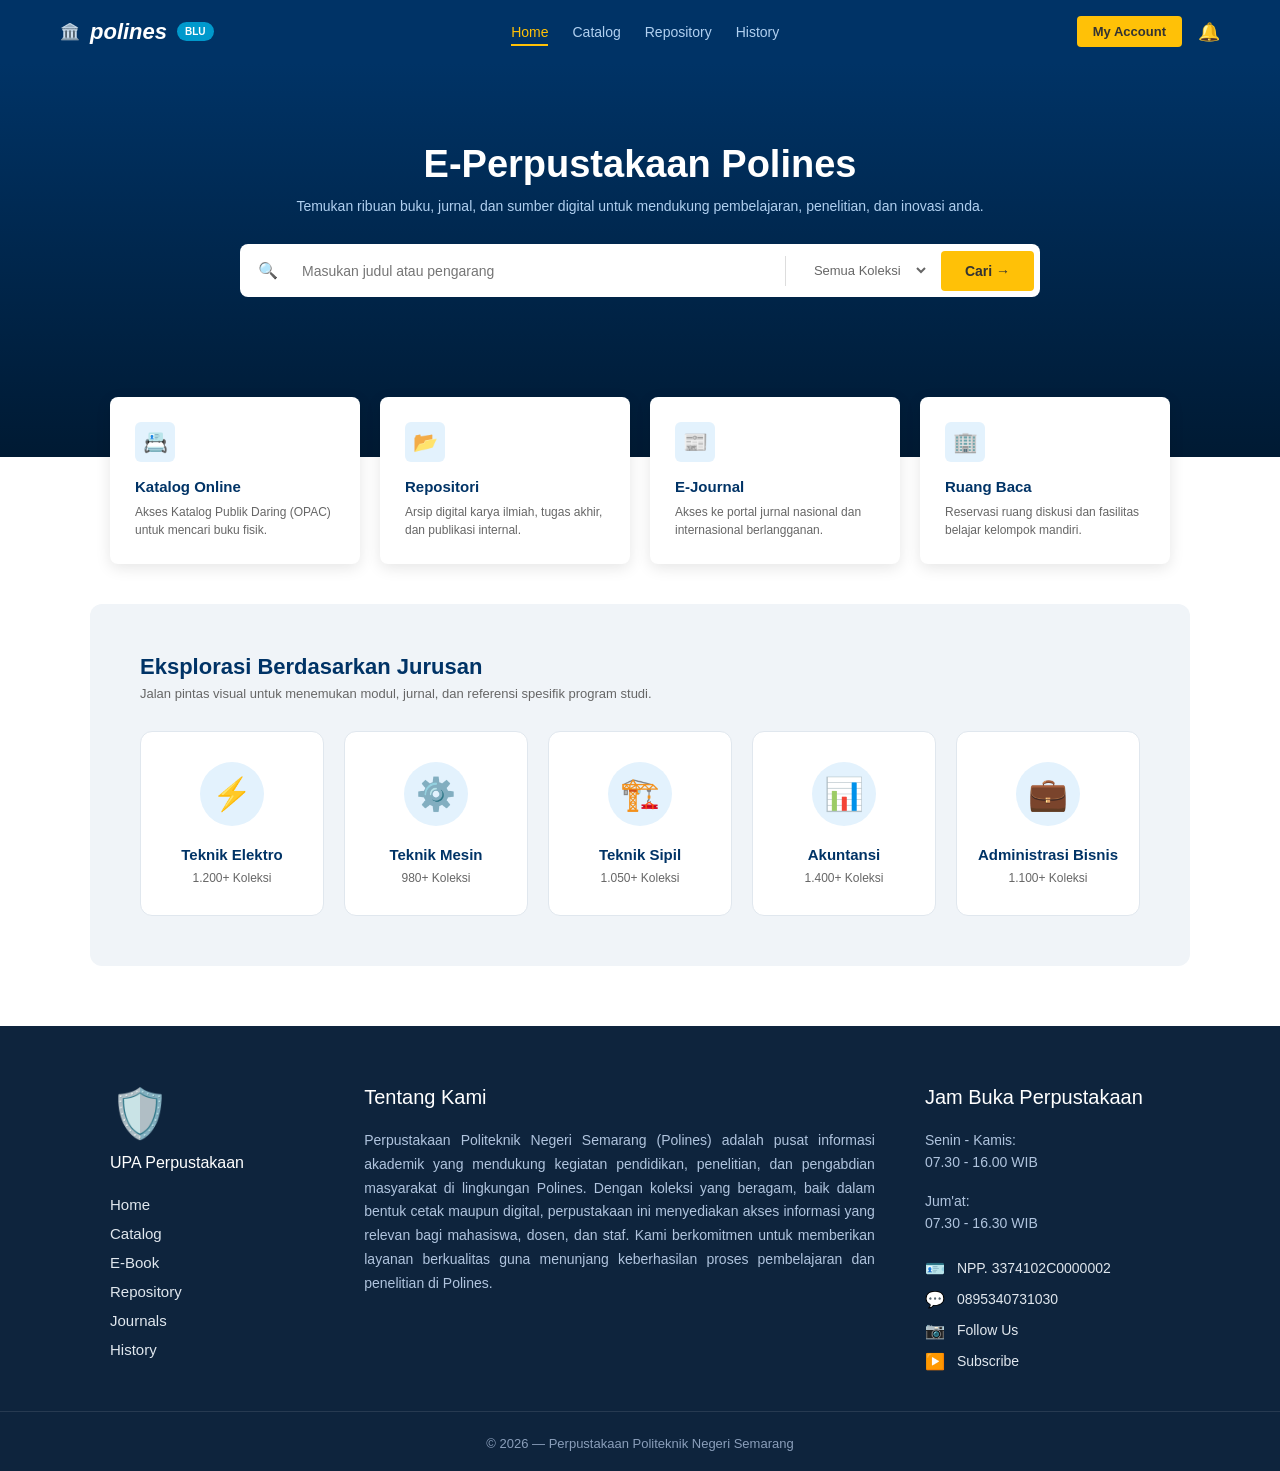
==== index.html @ 55553eca "button repo" ====
<!DOCTYPE html>
<html lang="id">
<head>
    <meta charset="UTF-8">
    <meta name="viewport" content="width=device-width, initial-scale=1.0">
    <title>E-Perpustakaan Polines</title>
    <link rel="stylesheet" href="style.css">
    <link rel="stylesheet" href="https://cdn.jsdelivr.net/npm/bootstrap-icons@1.11.3/font/bootstrap-icons.min.css">
</head>
<body>

    <nav class="navbar">
        <div class="nav-container">
            <div class="logo">
                <div class="logo-placeholder">🏛️</div>
                <h2>polines</h2>
                <span class="badge-blu">BLU</span>
            </div>
            <ul class="nav-links">
                <li><a href="index.html" class="active">Home</a></li>
                <li><a href="catalog.html">Catalog</a></li>
                <li><a href="repository.html">Repository</a></li>
                <li><a href="history.html">History</a></li>
            </ul>
            <div class="nav-actions">
                <a href="#" class="btn-yellow">My Account</a>
                <span class="icon-bell">🔔</span>
            </div>
        </div>
    </nav>

    <header class="hero">
        <div class="hero-content">
            <h1>E-Perpustakaan Polines</h1>
            <p>Temukan ribuan buku, jurnal, dan sumber digital untuk mendukung pembelajaran, penelitian, dan inovasi anda.</p>
            
            <div class="search-wrapper">
                <div class="search-box">
                    <span class="icon-search">🔍</span>
                    <input type="text" placeholder="Masukan judul atau pengarang">
                    <div class="divider"></div>
                    <select class="dropdown-category">
                        <option>Semua Koleksi</option>
                    </select>
                    <button class="btn-search-main">Cari →</button>
                </div>
            </div>
        </div>
    </header>

    <section class="features container">
        <div class="feature-card">
            <div class="icon-box">📇</div>
            <h3>Katalog Online</h3>
            <p>Akses Katalog Publik Daring (OPAC) untuk mencari buku fisik.</p>
        </div>
        <div class="feature-card">
            <div class="icon-box">📂</div>
            <h3>Repositori</h3>
            <p>Arsip digital karya ilmiah, tugas akhir, dan publikasi internal.</p>
        </div>
        <div class="feature-card">
            <div class="icon-box">📰</div>
            <h3>E-Journal</h3>
            <p>Akses ke portal jurnal nasional dan internasional berlangganan.</p>
        </div>
        <div class="feature-card">
            <div class="icon-box">🏢</div>
            <h3>Ruang Baca</h3>
            <p>Reservasi ruang diskusi dan fasilitas belajar kelompok mandiri.</p>
        </div>
    </section>

    <section class="category-section container">
        <div class="category-header">
            <h2>Eksplorasi Berdasarkan Jurusan</h2>
            <p>Jalan pintas visual untuk menemukan modul, jurnal, dan referensi spesifik program studi.</p>
        </div>

        <div class="category-grid">
            <a href="#" class="category-card elektro-card">
                <div class="cat-icon">⚡</div>
                <h3>Teknik Elektro</h3>
                <p>1.200+ Koleksi</p>
            </a>
            
            <a href="#" class="category-card">
                <div class="cat-icon">⚙️</div>
                <h3>Teknik Mesin</h3>
                <p>980+ Koleksi</p>
            </a>
            
            <a href="#" class="category-card">
                <div class="cat-icon">🏗️</div>
                <h3>Teknik Sipil</h3>
                <p>1.050+ Koleksi</p>
            </a>
            
            <a href="#" class="category-card">
                <div class="cat-icon">📊</div>
                <h3>Akuntansi</h3>
                <p>1.400+ Koleksi</p>
            </a>
            
            <a href="#" class="category-card">
                <div class="cat-icon">💼</div>
                <h3>Administrasi Bisnis</h3>
                <p>1.100+ Koleksi</p>
            </a>
        </div>
    </section>

    <footer class="main-footer">
        <div class="footer-container">
            
            <div class="footer-col brand-col">
                <div class="footer-logo">
                    <span class="icon-logo" style="font-size: 48px;">🛡️</span> 
                </div>
                <h3>UPA Perpustakaan</h3>
                <ul class="footer-links">
                    <li><a href="#">Home</a></li>
                    <li><a href="#">Catalog</a></li>
                    <li><a href="#">E-Book</a></li>
                    <li><a href="#">Repository</a></li>
                    <li><a href="#">Journals</a></li>
                    <li><a href="#">History</a></li>
                </ul>
            </div>

            <div class="footer-col about-col">
                <h3>Tentang Kami</h3>
                <p>Perpustakaan Politeknik Negeri Semarang (Polines) adalah pusat informasi akademik yang mendukung kegiatan pendidikan, penelitian, dan pengabdian masyarakat di lingkungan Polines. Dengan koleksi yang beragam, baik dalam bentuk cetak maupun digital, perpustakaan ini menyediakan akses informasi yang relevan bagi mahasiswa, dosen, dan staf. Kami berkomitmen untuk memberikan layanan berkualitas guna menunjang keberhasilan proses pembelajaran dan penelitian di Polines.</p>
            </div>

            <div class="footer-col contact-col">
                <h3>Jam Buka Perpustakaan</h3>
                <div class="schedule">
                    <p>Senin - Kamis:<br>07.30 - 16.00 WIB</p>
                    <p>Jum'at:<br>07.30 - 16.30 WIB</p>
                </div>
                <ul class="contact-list">
                    <li><span class="contact-icon">🪪</span> NPP. 3374102C0000002</li>
                    <li><span class="contact-icon">💬</span> 0895340731030</li>
                    <li><span class="contact-icon">📷</span> Follow Us</li>
                    <li><span class="contact-icon">▶️</span> Subscribe</li>
                </ul>
            </div>

        </div>
        
        <div class="footer-bottom">
            <p>© 2026 — Perpustakaan Politeknik Negeri Semarang</p>
        </div>
    </footer>
</body>
</html>
---- style.css ----
/* ================= VARIABEL & RESET ================= */
:root {
    --primary-blue: #003366;
    --dark-blue: #002244;
    --accent-yellow: #FFC107;
    --accent-cyan: #00BFFF;
    --bg-light: #F0F4F8;
    --white: #FFFFFF;
    --text-dark: #333333;
    --text-muted: #666666;
    --card-dark: #002B3D;
}

* {
    margin: 0;
    padding: 0;
    box-sizing: border-box;
    font-family: 'Segoe UI', Tahoma, Geneva, Verdana, sans-serif;
}

body {
    background-color: var(--white);
    color: var(--text-dark);
}

a {
    text-decoration: none;
    color: inherit;
}

.container {
    max-width: 1100px;
    margin: 0 auto;
    padding: 0 20px;
}

/* ================= NAVBAR ================= */
.navbar {
    background-color: var(--primary-blue);
    color: var(--white);
    padding: 16px 0;
}

.nav-container {
    max-width: 1200px;
    margin: 0 auto;
    padding: 0 20px;
    display: flex;
    justify-content: space-between;
    align-items: center;
}

.logo {
    display: flex;
    align-items: center;
    gap: 10px;
}

.logo h2 {
    font-size: 22px;
    font-style: italic;
    font-weight: 700;
}

.badge-blu {
    background-color: #0099CC;
    color: white;
    font-size: 10px;
    padding: 4px 8px;
    border-radius: 12px;
    font-weight: bold;
}

.nav-links {
    display: flex;
    list-style: none;
    gap: 24px;
}

.nav-links a {
    font-size: 14px;
    color: #B0D0F0;
    font-weight: 500;
}

.nav-links a:hover, .nav-links a.active {
    color: var(--accent-yellow);
    border-bottom: 2px solid var(--accent-yellow);
    padding-bottom: 4px;
}

.nav-actions {
    display: flex;
    align-items: center;
    gap: 16px;
}

.btn-yellow {
    background-color: var(--accent-yellow);
    color: var(--text-dark);
    padding: 8px 16px;
    border-radius: 4px;
    font-weight: bold;
    font-size: 13px;
}

.icon-bell {
    font-size: 18px;
    cursor: pointer;
}

/* ================= HERO SECTION ================= */
.hero {
    background-color: var(--primary-blue);
    background-image: linear-gradient(to bottom, #003366, #001A33);
    padding: 80px 20px 140px; /* Padding bawah lebih besar untuk ruang overlap */
    text-align: center;
    color: var(--white);
}

.hero-content {
    max-width: 800px;
    margin: 0 auto;
}

.hero h1 {
    font-size: 38px;
    margin-bottom: 12px;
}

.hero p {
    font-size: 14px;
    color: #B0D0F0;
    margin-bottom: 30px;
}

.search-wrapper {
    background: var(--white);
    padding: 6px;
    border-radius: 8px;
    margin-bottom: 20px;
}

.search-box {
    display: flex;
    align-items: center;
}

.icon-search {
    padding: 0 12px;
    color: var(--text-muted);
}

.search-box input {
    flex: 1;
    border: none;
    outline: none;
    padding: 12px;
    font-size: 14px;
}

.divider {
    width: 1px;
    height: 30px;
    background-color: #DDD;
    margin: 0 12px;
}

.dropdown-category {
    border: none;
    outline: none;
    padding: 12px;
    background: transparent;
    color: var(--text-muted);
    font-size: 13px;
    cursor: pointer;
}

.btn-search-main {
    background-color: var(--accent-yellow);
    border: none;
    padding: 12px 24px;
    border-radius: 4px;
    font-weight: bold;
    color: var(--text-dark);
    cursor: pointer;
    font-size: 14px;
    margin-left: 12px;
}

.tags-group {
    font-size: 12px;
    color: #A0C0E0;
    display: flex;
    justify-content: center;
    gap: 16px;
}

.tags-label {
    color: var(--white);
}

/* ================= KARTU FITUR (Overlap) ================= */
.features {
    display: grid;
    grid-template-columns: repeat(4, 1fr);
    gap: 20px;
    margin-top: -60px; 
    position: relative;
    z-index: 10;
}

.feature-card {
    background: var(--white);
    padding: 24px;
    border-radius: 8px;
    box-shadow: 0 4px 15px rgba(0,0,0,0.1);
    border: 1px solid transparent; 
    cursor: pointer; 
    transition: all 0.3s ease; 
}

.icon-box {
    font-size: 20px;
    color: var(--primary-blue);
    background-color: #E3F2FD;
    width: 40px;
    height: 40px;
    display: flex;
    align-items: center;
    justify-content: center;
    border-radius: 6px;
    margin-bottom: 16px;
    transition: all 0.3s ease; 
}

.feature-card h3 {
    font-size: 15px;
    margin-bottom: 8px;
    color: var(--primary-blue);
}

.feature-card p {
    font-size: 12px;
    color: var(--text-muted);
    line-height: 1.5;
}

/* ================= EFEK HOVER FITUR KARTU ================= */
.feature-card:hover {
    transform: translateY(-5px); 
    box-shadow: 0 10px 25px rgba(0, 51, 102, 0.15); 
    border-color: var(--accent-yellow); 
}

.feature-card:hover .icon-box {
    background-color: #BBDEFB;
}

/* ================= KATEGORI JURUSAN ================= */
.category-section {
    background-color: var(--bg-light);
    padding: 50px;
    border-radius: 12px;
    margin-top: 40px;
    margin-bottom: 60px;
}

.category-header h2 {
    color: var(--primary-blue);
    font-size: 22px;
    margin-bottom: 6px;
}

.category-header p {
    font-size: 13px;
    color: var(--text-muted);
    margin-bottom: 30px;
}

/* Menggunakan CSS Grid agar 5 kartu sejajar rapi */
.category-grid {
    display: grid;
    grid-template-columns: repeat(5, 1fr);
    gap: 20px;
}

.category-card {
    background: var(--white);
    border: 1px solid #E0E7EE;
    border-radius: 12px;
    padding: 30px 16px;
    text-align: center;
    transition: all 0.3s ease;
    display: flex;
    flex-direction: column;
    align-items: center;
    justify-content: center;
    text-decoration: none;
}

/* Efek Hover (Melayang & Ganti Warna Border) */
.category-card:hover {
    transform: translateY(-5px);
    box-shadow: 0 10px 25px rgba(0, 51, 102, 0.1);
    border-color: var(--accent-yellow);
}

.cat-icon {
    font-size: 32px;
    margin-bottom: 20px;
    background-color: #E3F2FD; /* Biru sangat muda */
    width: 64px;
    height: 64px;
    display: flex;
    align-items: center;
    justify-content: center;
    border-radius: 50%;
    color: var(--primary-blue);
    transition: background-color 0.3s ease;
}

.category-card h3 {
    font-size: 15px;
    color: var(--primary-blue);
    margin-bottom: 8px;
    font-weight: 600;
}

.category-card p {
    font-size: 12px;
    color: var(--text-muted);
}

/* Sedikit sentuhan interaktif ekstra saat kartu disorot */
.category-card:hover .cat-icon {
    background-color: #BBDEFB;
}

/* Contoh highlight khusus untuk aksen visual */
.category-card.elektro-card:hover .cat-icon {
    background-color: var(--accent-yellow);
}

/* ================= FOOTER ================= */
.main-footer {
    background-color: #0E243D; /* Biru sangat gelap sesuai referensi */
    color: #E0E7EE;
    padding: 60px 0 20px;
    font-size: 14px;
    margin-top: 40px;
}

.footer-container {
    max-width: 1100px;
    margin: 0 auto;
    padding: 0 20px;
    display: grid;
    /* Kolom tengah diset sedikit lebih lebar untuk menampung paragraf */
    grid-template-columns: 1fr 2.5fr 1.2fr; 
    gap: 50px;
    margin-bottom: 40px;
}

.footer-col h3 {
    color: #FFFFFF;
    font-size: 20px;
    margin-bottom: 20px;
    font-weight: 500;
}

/* Kolom Kiri */
.brand-col .footer-logo {
    margin-bottom: 12px;
}

.brand-col h3 {
    font-size: 16px;
    margin-bottom: 24px;
}

.footer-links {
    list-style: none;
    display: flex;
    flex-direction: column;
    gap: 12px;
}

.footer-links a {
    color: #E0E7EE;
    text-decoration: none;
    transition: color 0.3s;
    font-size: 15px;
}

.footer-links a:hover {
    color: var(--accent-yellow);
}

/* Kolom Tengah */
.about-col p {
    line-height: 1.7;
    text-align: justify;
    color: #B0C4DE; /* Sedikit lebih redup agar nyaman dibaca */
}

/* Kolom Kanan */
.contact-col .schedule p {
    margin-bottom: 16px;
    line-height: 1.6;
    color: #B0C4DE;
}

.contact-list {
    list-style: none;
    margin-top: 24px;
    display: flex;
    flex-direction: column;
    gap: 12px;
}

.contact-list li {
    display: flex;
    align-items: center;
    gap: 12px;
    color: #E0E7EE;
}

.contact-icon {
    font-size: 16px;
}

/* Bagian Bawah (Copyright) */
.footer-bottom {
    text-align: center;
    padding-top: 24px;
    border-top: 1px solid rgba(255, 255, 255, 0.1);
    font-size: 13px;
    color: #8A9EBA;
}
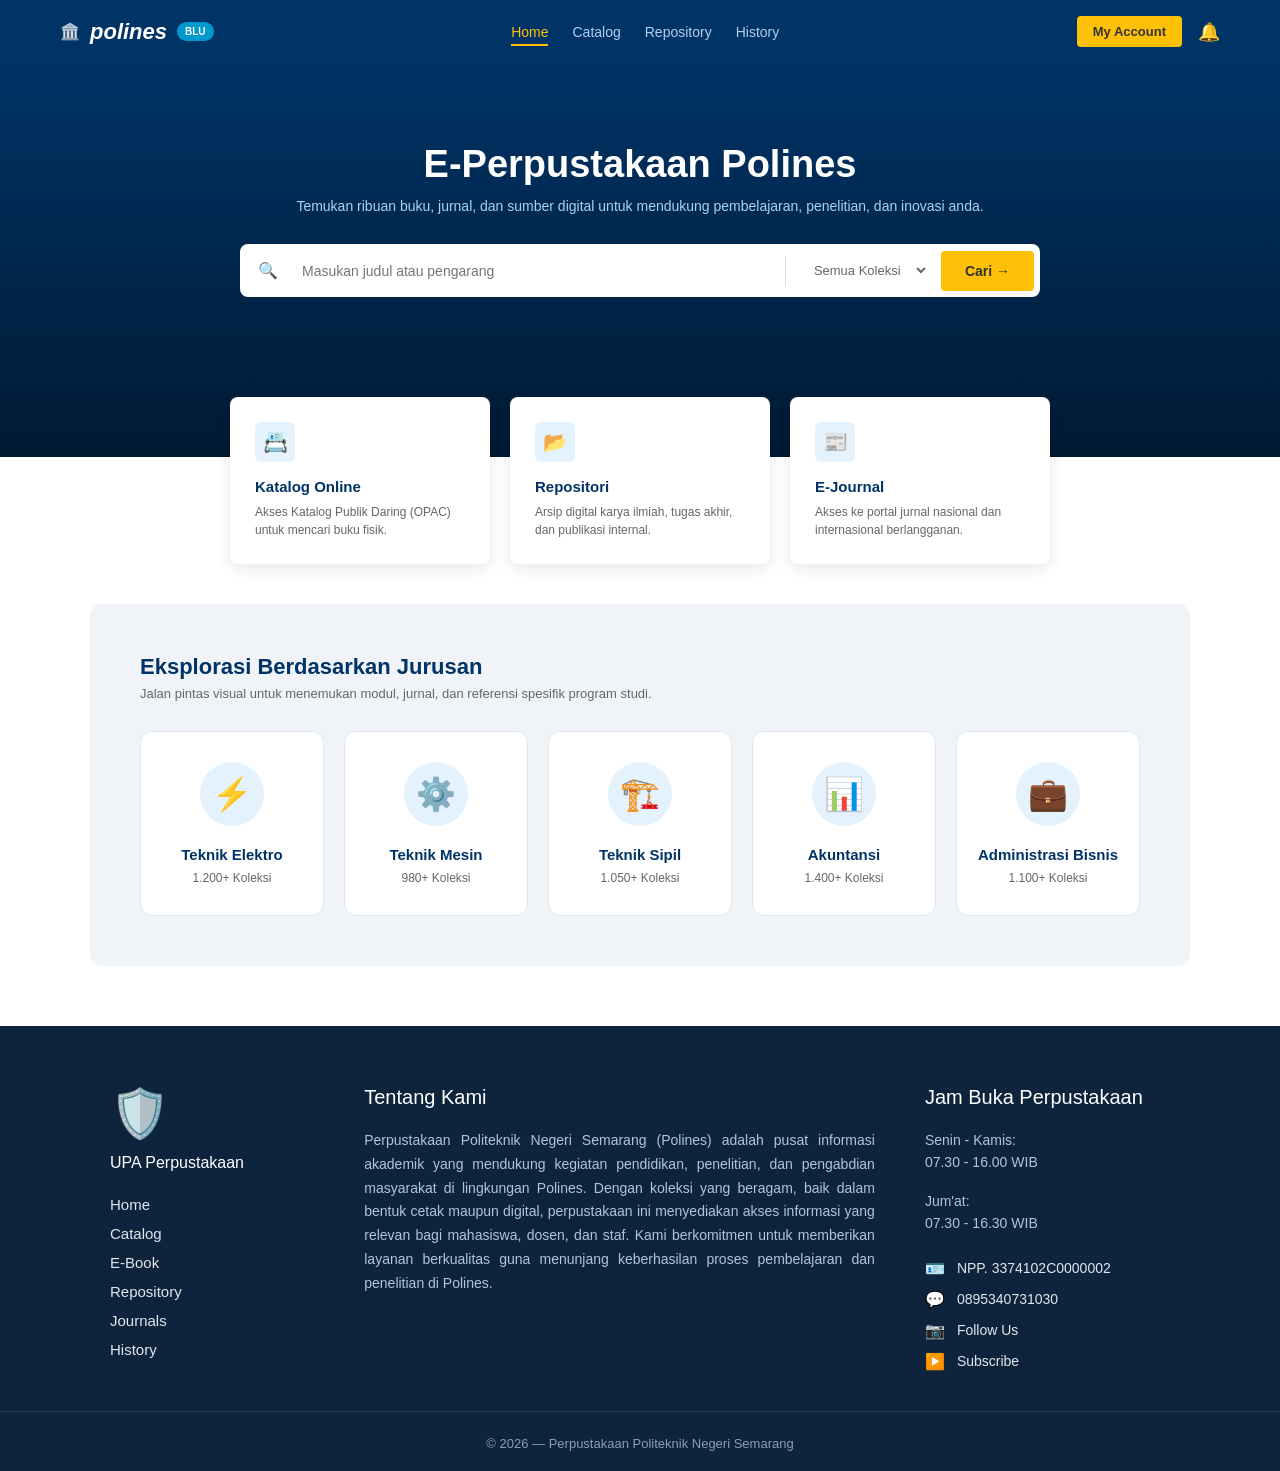
==== commit dafb19f5: "hapus ruang baca" ====
--- a/index.html
+++ b/index.html
@@ -5,7 +5,6 @@
     <meta name="viewport" content="width=device-width, initial-scale=1.0">
     <title>E-Perpustakaan Polines</title>
     <link rel="stylesheet" href="style.css">
-    <link rel="stylesheet" href="https://cdn.jsdelivr.net/npm/bootstrap-icons@1.11.3/font/bootstrap-icons.min.css">
 </head>
 <body>
 
@@ -63,11 +62,6 @@
             <div class="icon-box">📰</div>
             <h3>E-Journal</h3>
             <p>Akses ke portal jurnal nasional dan internasional berlangganan.</p>
-        </div>
-        <div class="feature-card">
-            <div class="icon-box">🏢</div>
-            <h3>Ruang Baca</h3>
-            <p>Reservasi ruang diskusi dan fasilitas belajar kelompok mandiri.</p>
         </div>
     </section>
 
--- a/style.css
+++ b/style.css
@@ -202,12 +202,27 @@
 
 /* ================= KARTU FITUR (Overlap) ================= */
 .features {
-    display: grid;
-    grid-template-columns: repeat(4, 1fr);
+    display: flex;
+    /* UTAMA: Mengatur agar semua item flex berjejer di tengah secara horizontal */
+    justify-content: center; 
+    
     gap: 20px;
-    margin-top: -60px; 
+    margin-top: -60px;
     position: relative;
     z-index: 10;
+}
+
+/* Pastikan lebar tiap kartu seragam saat menggunakan flexbox */
+.features .feature-card {
+    flex: 1;
+    max-width: 260px; 
+    background: var(--white);
+    padding: 24px;
+    border-radius: 8px;
+    box-shadow: 0 4px 15px rgba(0,0,0,0.1);
+    border: 1px solid transparent;
+    cursor: pointer;
+    transition: all 0.3s ease;
 }
 
 .feature-card {
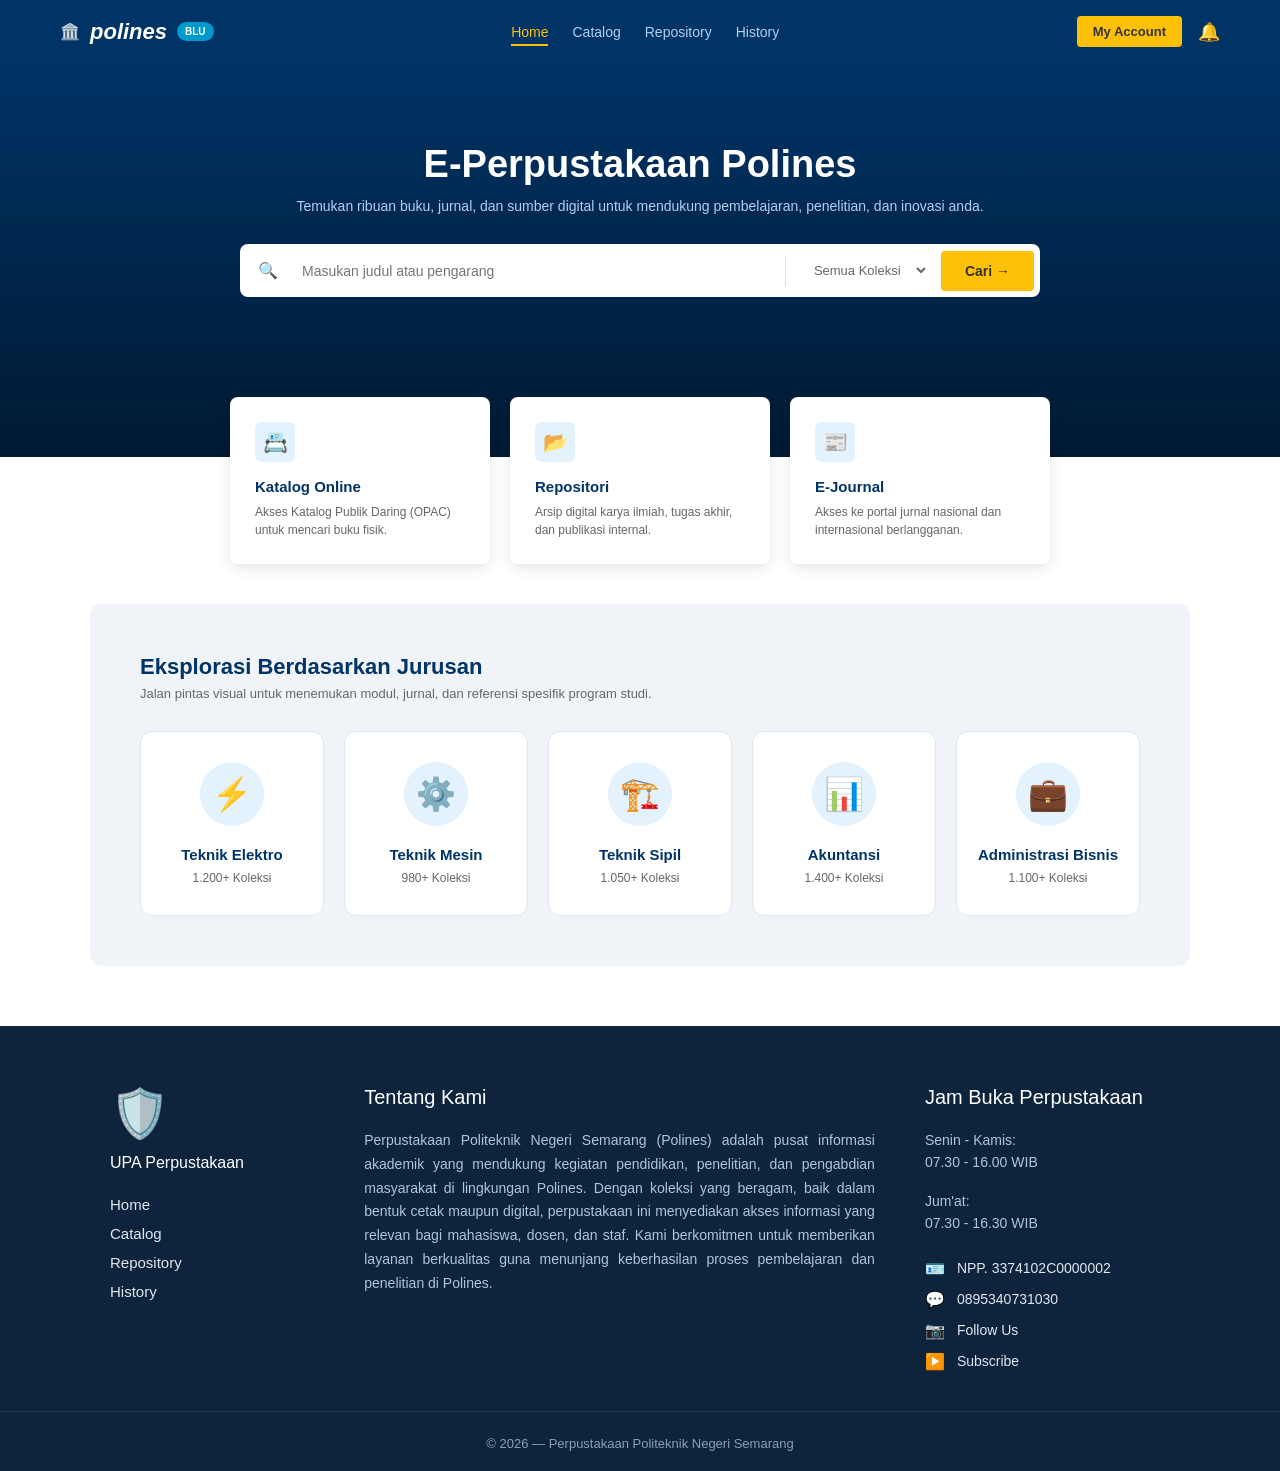
==== commit fe2f6a35: "-" ====
--- a/index.html
+++ b/index.html
@@ -113,12 +113,10 @@
                 </div>
                 <h3>UPA Perpustakaan</h3>
                 <ul class="footer-links">
-                    <li><a href="#">Home</a></li>
-                    <li><a href="#">Catalog</a></li>
-                    <li><a href="#">E-Book</a></li>
-                    <li><a href="#">Repository</a></li>
-                    <li><a href="#">Journals</a></li>
-                    <li><a href="#">History</a></li>
+                    <li><a href="index.html">Home</a></li>
+                    <li><a href="catalog.html">Catalog</a></li>
+                    <li><a href="repository.html">Repository</a></li>
+                    <li><a href="history.html">History</a></li>
                 </ul>
             </div>
 
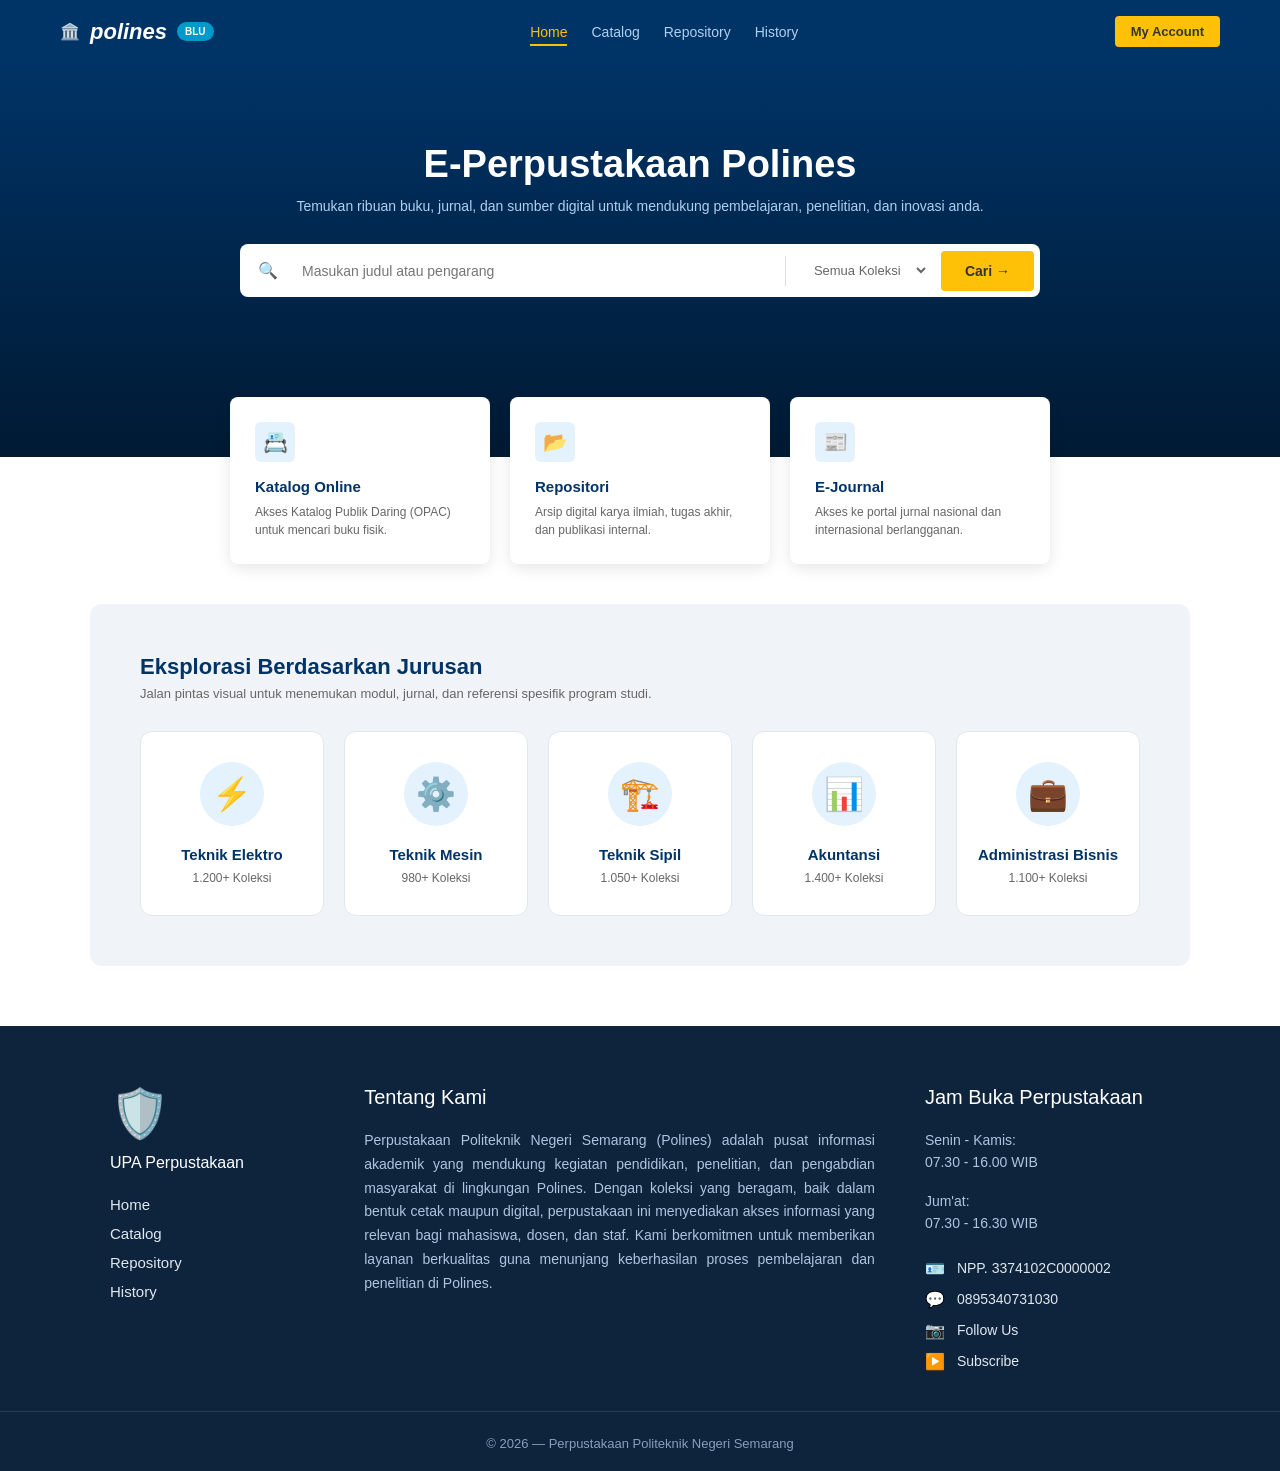
==== commit 0e084eef: "mbuh" ====
--- a/index.html
+++ b/index.html
@@ -22,8 +22,7 @@
                 <li><a href="history.html">History</a></li>
             </ul>
             <div class="nav-actions">
-                <a href="#" class="btn-yellow">My Account</a>
-                <span class="icon-bell">🔔</span>
+                <a href="profile.html" class="btn-yellow">My Account</a>
             </div>
         </div>
     </nav>
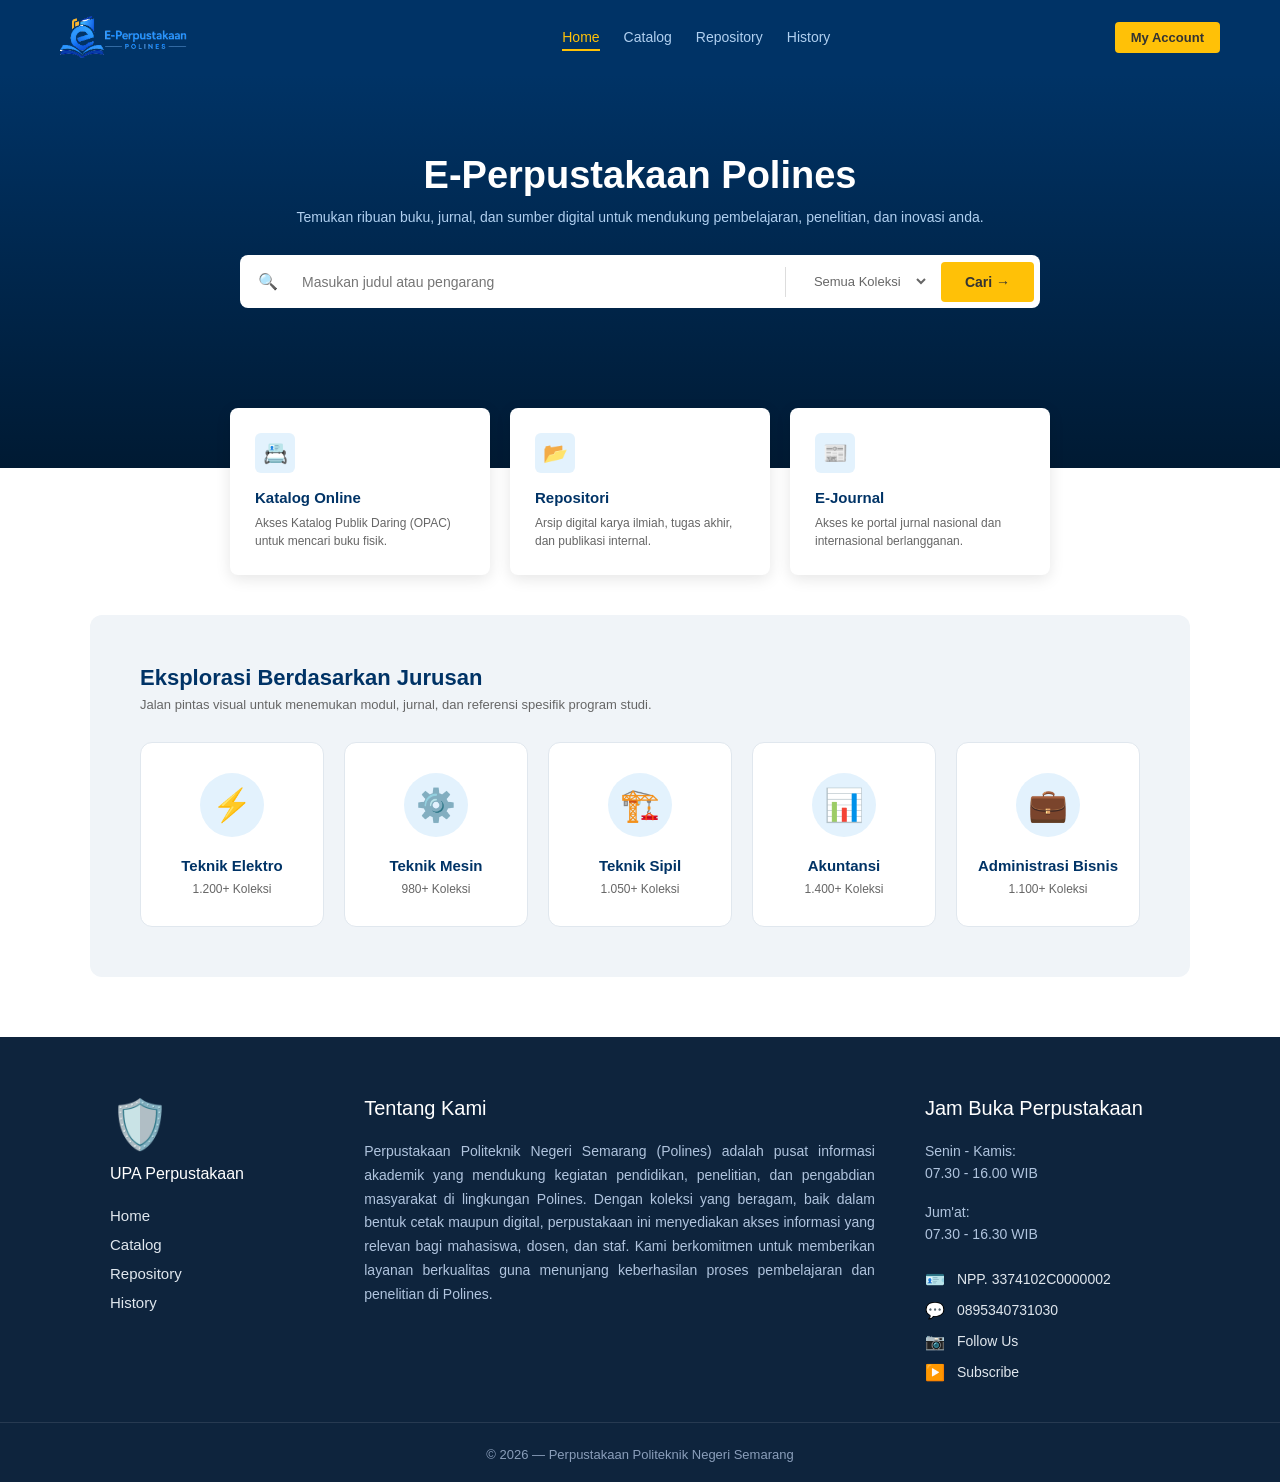
==== commit 299323ef: "logo" ====
--- a/index.html
+++ b/index.html
@@ -11,9 +11,9 @@
     <nav class="navbar">
         <div class="nav-container">
             <div class="logo">
-                <div class="logo-placeholder">🏛️</div>
-                <h2>polines</h2>
-                <span class="badge-blu">BLU</span>
+                <a href="index.html" class="logo-link">
+                    <img src="images/logo_polines.png" alt="E-Perpustakaan Polines" class="main-logo">
+                </a>
             </div>
             <ul class="nav-links">
                 <li><a href="index.html" class="active">Home</a></li>
@@ -48,21 +48,29 @@
 
     <section class="features container">
         <div class="feature-card">
-            <div class="icon-box">📇</div>
-            <h3>Katalog Online</h3>
-            <p>Akses Katalog Publik Daring (OPAC) untuk mencari buku fisik.</p>
+            <a href="catalog.html" class="card-link">
+                <div class="icon-box">📇</div>
+                <h3>Katalog Online</h3>
+                <p>Akses Katalog Publik Daring (OPAC) untuk mencari buku fisik.</p>
+            </a>
         </div>
+        
         <div class="feature-card">
-            <div class="icon-box">📂</div>
-            <h3>Repositori</h3>
-            <p>Arsip digital karya ilmiah, tugas akhir, dan publikasi internal.</p>
+            <a href="repository.html" class="card-link">
+                <div class="icon-box">📂</div>
+                <h3>Repositori</h3>
+                <p>Arsip digital karya ilmiah, tugas akhir, dan publikasi internal.</p>
+            </a>
         </div>
+        
         <div class="feature-card">
-            <div class="icon-box">📰</div>
-            <h3>E-Journal</h3>
-            <p>Akses ke portal jurnal nasional dan internasional berlangganan.</p>
-        </div>
+    <a href="https://scholar.google.com" target="_blank" rel="noopener noreferrer" class="card-link">
+        <div class="icon-box">📰</div>
+        <h3>E-Journal</h3>
+        <p>Akses ke portal jurnal nasional dan internasional berlangganan.</p>
+    </a> </div>
     </section>
+
 
     <section class="category-section container">
         <div class="category-header">
@@ -71,31 +79,31 @@
         </div>
 
         <div class="category-grid">
-            <a href="#" class="category-card elektro-card">
+            <a href="catalog.html" class="category-card elektro-card">
                 <div class="cat-icon">⚡</div>
                 <h3>Teknik Elektro</h3>
                 <p>1.200+ Koleksi</p>
             </a>
             
-            <a href="#" class="category-card">
+            <a href="catalog.html" class="category-card">
                 <div class="cat-icon">⚙️</div>
                 <h3>Teknik Mesin</h3>
                 <p>980+ Koleksi</p>
             </a>
             
-            <a href="#" class="category-card">
+            <a href="catalog.html" class="category-card">
                 <div class="cat-icon">🏗️</div>
                 <h3>Teknik Sipil</h3>
                 <p>1.050+ Koleksi</p>
             </a>
             
-            <a href="#" class="category-card">
+            <a href="catalog.html" class="category-card">
                 <div class="cat-icon">📊</div>
                 <h3>Akuntansi</h3>
                 <p>1.400+ Koleksi</p>
             </a>
             
-            <a href="#" class="category-card">
+            <a href="catalog.html" class="category-card">
                 <div class="cat-icon">💼</div>
                 <h3>Administrasi Bisnis</h3>
                 <p>1.100+ Koleksi</p>
--- a/style.css
+++ b/style.css
@@ -50,27 +50,31 @@
     align-items: center;
 }
 
+/* ================== LOGO BARU NAVBAR ================== */
 .logo {
     display: flex;
     align-items: center;
-    gap: 10px;
-}
-
-.logo h2 {
-    font-size: 22px;
-    font-style: italic;
-    font-weight: 700;
-}
-
-.badge-blu {
-    background-color: #0099CC;
-    color: white;
-    font-size: 10px;
-    padding: 4px 8px;
-    border-radius: 12px;
-    font-weight: bold;
-}
-
+}
+
+.logo-link {
+    display: flex;
+    align-items: center;
+    text-decoration: none;
+}
+
+.main-logo {
+    /* Mengatur tinggi logo agar proporsional dengan tinggi navbar */
+    height: 42px; 
+    width: auto;
+    display: block;
+    object-fit: contain;
+    transition: transform 0.2s ease;
+}
+
+/* Efek interaktif opsional saat logo disorot mouse */
+.logo-link:hover .main-logo {
+    transform: scale(1.02);
+}
 .nav-links {
     display: flex;
     list-style: none;
@@ -203,26 +207,32 @@
 /* ================= KARTU FITUR (Overlap) ================= */
 .features {
     display: flex;
-    /* UTAMA: Mengatur agar semua item flex berjejer di tengah secara horizontal */
     justify-content: center; 
-    
     gap: 20px;
     margin-top: -60px;
     position: relative;
     z-index: 10;
 }
 
-/* Pastikan lebar tiap kartu seragam saat menggunakan flexbox */
 .features .feature-card {
     flex: 1;
     max-width: 260px; 
     background: var(--white);
-    padding: 24px;
+    padding: 0;
     border-radius: 8px;
     box-shadow: 0 4px 15px rgba(0,0,0,0.1);
     border: 1px solid transparent;
     cursor: pointer;
     transition: all 0.3s ease;
+}
+
+.card-link {
+    display: block;
+    padding: 24px; /* Padding kartu pindah ke sini */
+    text-decoration: none;
+    color: inherit;
+    width: 100%;
+    height: 100%;
 }
 
 .feature-card {
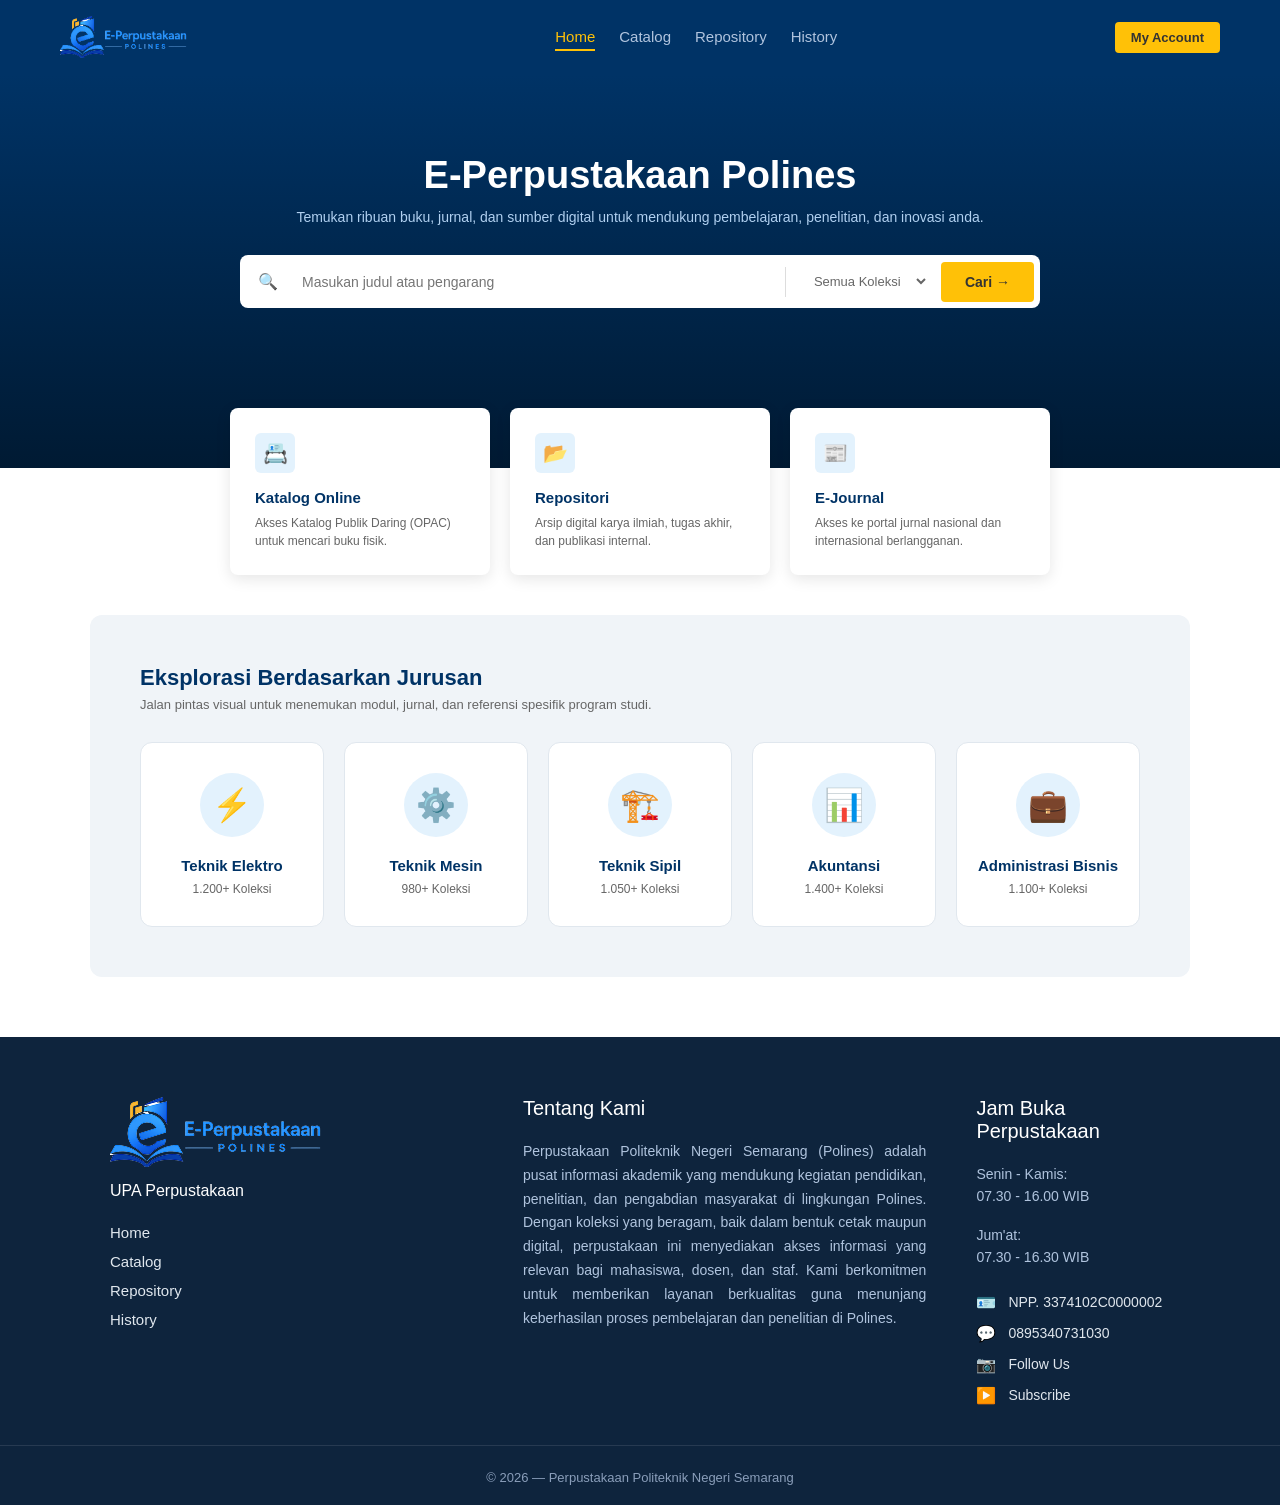
==== commit 7b7b375d: "q" ====
--- a/index.html
+++ b/index.html
@@ -116,7 +116,7 @@
             
             <div class="footer-col brand-col">
                 <div class="footer-logo">
-                    <span class="icon-logo" style="font-size: 48px;">🛡️</span> 
+                    <img src="images/logo_polines.png" alt="E-Perpustakaan Polines" class="icon-logo"> 
                 </div>
                 <h3>UPA Perpustakaan</h3>
                 <ul class="footer-links">
--- a/style.css
+++ b/style.css
@@ -81,18 +81,33 @@
     gap: 24px;
 }
 
-.nav-links a {
+/* .nav-links a {
     font-size: 14px;
     color: #B0D0F0;
     font-weight: 500;
-}
-
-.nav-links a:hover, .nav-links a.active {
+    border-bottom: 2px solid transparent;
+} */
+ .nav-links a {
+    color: #b0c4de;
+    text-decoration: none;
+    font-size: 15px;
+    font-weight: 500;
+    transition: all 0.2s ease; 
+    padding-bottom: 4px;
+    border-bottom: 2px solid transparent; 
+}
+
+.nav-links a:hover {
     color: var(--accent-yellow);
     border-bottom: 2px solid var(--accent-yellow);
     padding-bottom: 4px;
 }
 
+.nav-links a.active{
+    color: var(--accent-yellow);
+    border-bottom: 2px solid var(--accent-yellow);
+    padding-bottom: 4px;
+}
 .nav-actions {
     display: flex;
     align-items: center;
@@ -106,11 +121,6 @@
     border-radius: 4px;
     font-weight: bold;
     font-size: 13px;
-}
-
-.icon-bell {
-    font-size: 18px;
-    cursor: pointer;
 }
 
 /* ================= HERO SECTION ================= */
